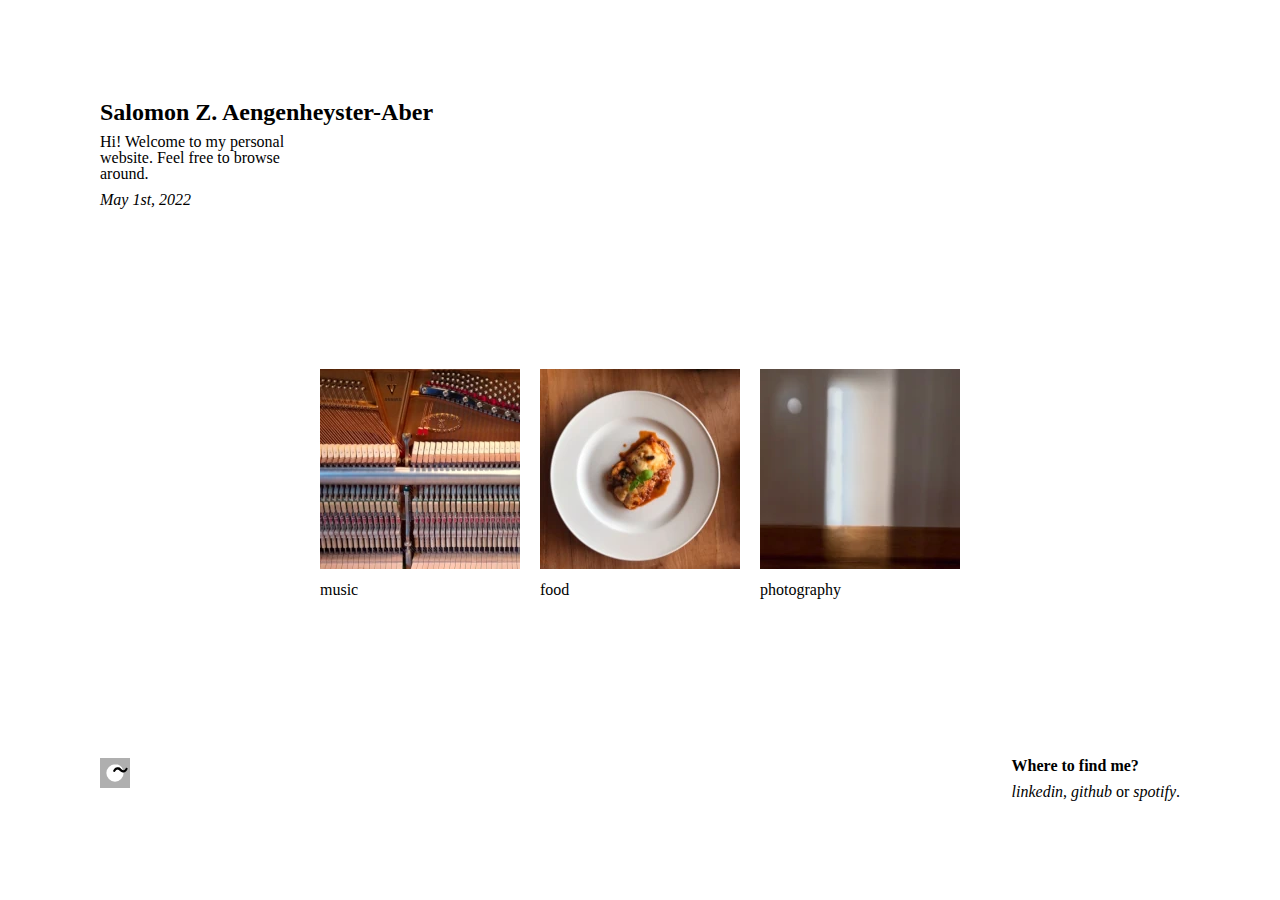
==== index.html @ 7871c5aa "Add apple touch icon to root" ====
<!DOCTYPE html>
<html lang="en">

<head>
    <meta charset="UTF-8" />
    <meta name="viewport" content="width=device-width, initial-scale=1.0" />
    <title>Salomon Aengenheyster-Aber</title>
    <meta name="description" content="Personal website of Salomon Aengenheyster-Aber" />
    <meta name="author" content="Salomon Aengenheyster-Aber" />
    <meta name="keywords" content="szaa, Salomon, Aengenheyster, Aber, Aengenheyster-Aber" />
    <link rel="stylesheet" href="./reset.css" type="text/css" />
    <link rel="stylesheet" href="./stylesheet.css" type="text/css" />
    <link rel="icon" href="/images/favicon.svg" type="image/svg+xml">
    <link rel="icon" href="/images/logo-dark.ico" type="image/ico">
    <link rel="apple-touch-icon" href="apple-touch-icon.png">
    <link rel="apple-touch-icon" sizes="180x180" href="/images/logo-dark-180w.png">
    <link rel="apple-touch-icon" sizes="167x167" href="/images/logo-dark-167w.png">
    <link rel="apple-touch-icon" sizes="152x152" href="/images/logo-dark-152w.png">
    <link rel="apple-touch-icon" sizes="120x120" href="/images/logo-dark-120w.png">
    <link rel="mask-icon" href="images/icon-mask.svg" color="#000">
    <meta http-equiv="X-UA-Compatible" content="IE=edge" />
    <meta property="og:title" content="Salomon Aengenheyster-Aber" />
    <meta property="og:description"
        content="Hi! Welcome to the personal website of Salomon Aengenheyster-Aber. Feel free to browser around." />
    <meta property="og:type" content="website" />
    <meta property="og:image" content="https://szaa.info/images/logo-dark-1200w.png" />
    <meta property="og:url" content="https://szaa.info/" />
    <base href="/" />
</head>

<body>
    <header class="title" aria-label="heading">
        <h1 class="title__title" aria-label="name">Salomon Z. Aengenheyster-Aber</h1>
        <p class="title__description" aria-label="salutation">
            Hi! Welcome to my personal website. Feel free
            to browse around.
        </p>
        <p class="title__date" aria-label="date"><time datetime="2022-05-01" aria-label="date">May 1st, 2022</time></p>
    </header>

    <nav class="links" aria-label="navigation">
        <a href="music" class="link" aria-label="music">
            <img class="link__image"
                srcset="images/piano-200w.webp, images/piano-300w.webp 1.5x, images/piano-400w.webp 2x"
                src="images/piano-200w.webp" alt="Inside a Steinway & Sons upright" width="200" height="200" />
            <p class="link__text">music</p>
        </a>
        <a href="food" class="link" aria-label="food">
            <img class="link__image"
                srcset="images/melanzane-200w.webp, images/melanzane-300w.webp 1.5x, images/melanzane-400w.webp 2x"
                src="images/melanzane-200w.webp" alt="Parmigiana di melanzane" width="200" height="200" />
            <p class="link__text">food</p>
        </a>
        <a href="photography" class="link" aria-label="photography">
            <img class="link__image"
                srcset="images/light-200w.webp, images/light-300w.webp 1.5x, images/light-400w.webp 2x"
                src="images/light-200w.webp" alt="Light on a wall" width="200" height="200" />
            <p class="link__text">photography</p>
        </a>
    </nav>
    <div class="logo__container">
        <svg class="logo" width="30" height="30" version="1.1" viewBox="0 0 1e3 1e3" xmlns="http://www.w3.org/2000/svg">
            <rect id="rect" fill="var(--secondary-color)" width="1e3" height="1e3" />
            <path id="circle" fill="var(--background-color)"
                d="m500 212a288 288 0 0 0-288 288 288 288 0 0 0 288 288 288 288 0 0 0 288-288 288 288 0 0 0-0.46484-15.713c-4.8555 0.44762-9.802 0.75-14.943 0.75-22.568 0-42.235-5.2435-59-15.729-16.442-10.485-31.434-22.541-44.975-36.172-13.541-13.98-26.758-26.212-39.654-36.697-12.896-10.835-26.922-16.252-42.074-16.252-20.956 0-39.009 8.562-54.162 25.688-15.153 16.776-29.016 37.746-41.59 62.91l-58.031-30.932c9.672-20.621 21.118-41.241 34.336-61.861 13.541-20.621 30.144-37.746 49.811-51.377 19.666-13.631 43.846-20.445 72.539-20.445 24.18 0 44.651 5.2435 61.416 15.729 17.087 10.485 32.241 22.717 45.459 36.697 13.218 13.631 25.954 25.863 38.205 36.697 11.593 9.9214 24.354 15.09 38.256 15.623a288 288 0 0 0-273.13-196.92zm273.13 196.92a288 288 0 0 1 14.408 75.371c21.938-2.0225 41.009-8.5349 57.111-19.695 19.989-13.98 36.754-31.106 50.295-51.377 13.541-20.621 24.986-40.891 34.336-60.812l-58.033-32.504c-12.574 25.164-26.759 46.308-42.557 63.434-15.475 17.126-33.207 25.689-53.195 25.689-0.79721 0-1.5755-0.0752-2.3652-0.10546z" />
            <path id="tilda" fill="var(--foreground-color)"
                d="m589.79 304.17q36.27 0 61.417 15.728 25.631 15.728 45.458 36.698 19.827 20.446 38.204 36.698 18.377 15.728 40.622 15.728 29.983 0 53.196-25.688 23.696-25.688 42.557-63.434l58.032 32.504q-14.024 29.882-34.335 60.813-20.311 30.407-50.294 51.377-29.499 20.446-72.056 20.446-33.852 0-58.999-15.728-24.663-15.728-44.975-36.173-20.311-20.97-39.655-36.698-19.344-16.252-42.073-16.252-31.434 0-54.163 25.688-22.729 25.164-41.589 62.91l-58.032-30.931q14.508-30.931 34.335-61.862 20.311-30.931 49.811-51.377 29.499-20.446 72.54-20.446z" />
        </svg>
    </div>


    <footer class="socials__container" aria-label="footer">
        <p class="socials__title" aria-label="footer title">Where to find me?</p>
        <p class="social__content" aria-label="footer content"><a href="https://www.linkedin.com/in/szaa/"
                target="_blank" class="social__link">linkedin</a>, <a href="https://github.com/SalomonAber"
                target="_blank" class="social__link">github</a> or <a href="https://open.spotify.com/user/saladman2002"
                target="_blank" class="social__link">spotify</a>.</p>
    </footer>
</body>

</html>
---- stylesheet.css ----
:root {
  --foreground-color: #000;
  --secondary-color: #afafaf;
  --background-color: #fff;
}

@media (prefers-color-scheme: dark) {
  :root {
    --foreground-color: #fff;
    --secondary-color: #3e3939;
    --background-color: #202020;
  }
}

@media (prefers-color-scheme: light) {
  :root {
    --foreground-color: #000;
    --secondary-color: #afafaf;
    --background-color: #fff;
  }
}

body {
  display: grid;
  min-height: 100vh;
  grid: auto 1fr auto / auto auto;
  background: var(--background-color);
}

.title {
  grid-column: 1/3;
  position: relative;
  margin: 100px 0 0 100px;
}

.title__title {
  font-size: 24px;
  font-weight: 800;
  color: var(--foreground-color);
}

.title__description {
  margin-top: 10px;
  width: 200px;
  color: var(--foreground-color);
}

.title__date {
  margin-top: 10px;
  font-style: italic;
  color: var(--foreground-color);
}

.links {
  grid-column: 1/3;
  flex-grow: 1;
  width: 100%;
  height: 100%;
  display: flex;
  justify-content: center;
  align-items: center;
  gap: 20px;
}

.link {
  text-decoration: none;
}

.link__image {
  height: 200px;
  aspect-ratio: 1/1;
  object-fit: cover;
}

.link__text {
  margin-top: 10px;
  color: var(--foreground-color);
}

.link:hover .link__text {
  text-decoration: underline;
}

.logo__container {
  display: flex;
  margin: 0 100px 0 100px;
}

.logo {
  flex-shrink: 0;
}

.socials__container {
  margin: 0 100px 100px auto;
}

.socials__title {
  font-weight: 800;
  color: var(--foreground-color);
}

.social__content {
  margin-top: 10px;
  color: var(--foreground-color);
}

.social__link {
  color: black;
  text-decoration: none;
  font-style: italic;
  color: var(--foreground-color);
}

.social__link:hover {
  text-decoration: underline;
}

.social__text {
  display: inline-block;
}

@media (min-width: 550px) and (max-width: 840px) {
  html {
    display: flex;
    align-items: center;
    justify-content: center;
    min-height: 100vh;
  }
  body {
    min-height: 0;
    flex-shrink: 1;
    grid: 1fr 1fr 1fr / auto auto;
    gap: 20px;
    padding: 40px 0;
  }

  .title {
    grid-row: 1;
    grid-column: 2;
    margin: 0;
  }

  .links {
    display: contents;
  }

  .link {
    grid-column: 1;
  }

  .logo__container {
    grid-row: 3;
    grid-column: 2;
    margin: 0 0 0 0;
    justify-content: flex-end;
    align-items: flex-end;
  }

  .socials__container {
    grid-row: 2;
    grid-column: 2;
    margin: 0;
  }
}

@media (max-width: 550px) {
  body {
    gap: 20px;
  }

  .title {
    margin: 20px;
  }

  .links {
    flex-direction: column;
  }

  .logo__container {
    grid-row: 3;
    grid-column: 2;
    justify-content: flex-end;
    margin: 20px 20px 20px 0;
  }

  .socials__container {
    grid-row: 3;
    grid-column: 1;
    margin: 20px 0 20px 20px;
  }
}
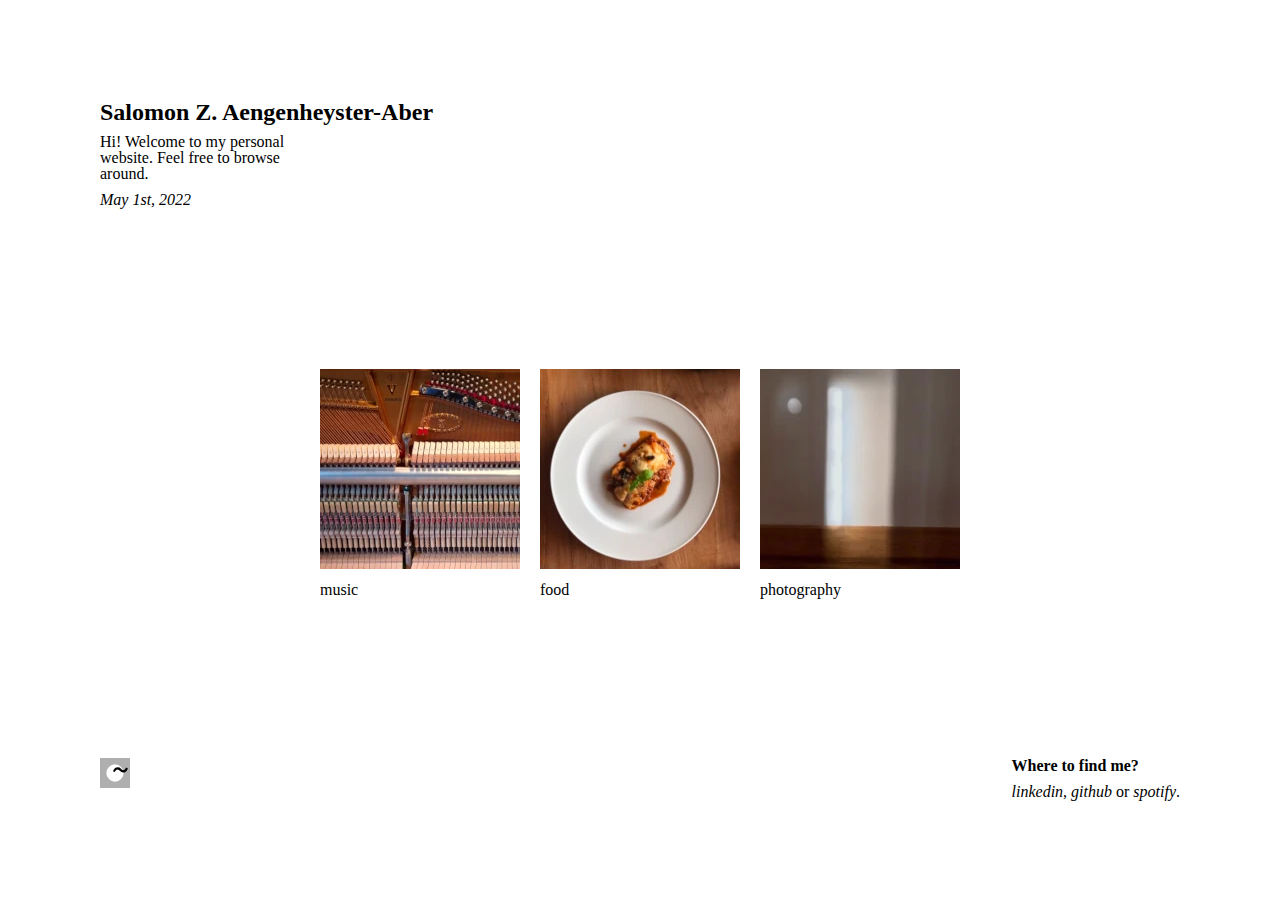
==== commit 22fb5517: "Add android chrome icon" ====
--- a/index.html
+++ b/index.html
@@ -11,7 +11,8 @@
     <link rel="stylesheet" href="./reset.css" type="text/css" />
     <link rel="stylesheet" href="./stylesheet.css" type="text/css" />
     <link rel="icon" href="/images/favicon.svg" type="image/svg+xml">
-    <link rel="icon" href="/images/logo-dark.ico" type="image/ico">
+    <link rel="icon" href="/favicon.ico" type="image/ico">
+    <link rel="icon" sizes="180x180" href="/images/logo-dark-192w.png">
     <link rel="apple-touch-icon" href="apple-touch-icon.png">
     <link rel="apple-touch-icon" sizes="180x180" href="/images/logo-dark-180w.png">
     <link rel="apple-touch-icon" sizes="167x167" href="/images/logo-dark-167w.png">
@@ -61,8 +62,7 @@
     <div class="logo__container">
         <svg class="logo" width="30" height="30" version="1.1" viewBox="0 0 1e3 1e3" xmlns="http://www.w3.org/2000/svg">
             <rect id="rect" fill="var(--secondary-color)" width="1e3" height="1e3" />
-            <path id="circle" fill="var(--background-color)"
-                d="m500 212a288 288 0 0 0-288 288 288 288 0 0 0 288 288 288 288 0 0 0 288-288 288 288 0 0 0-0.46484-15.713c-4.8555 0.44762-9.802 0.75-14.943 0.75-22.568 0-42.235-5.2435-59-15.729-16.442-10.485-31.434-22.541-44.975-36.172-13.541-13.98-26.758-26.212-39.654-36.697-12.896-10.835-26.922-16.252-42.074-16.252-20.956 0-39.009 8.562-54.162 25.688-15.153 16.776-29.016 37.746-41.59 62.91l-58.031-30.932c9.672-20.621 21.118-41.241 34.336-61.861 13.541-20.621 30.144-37.746 49.811-51.377 19.666-13.631 43.846-20.445 72.539-20.445 24.18 0 44.651 5.2435 61.416 15.729 17.087 10.485 32.241 22.717 45.459 36.697 13.218 13.631 25.954 25.863 38.205 36.697 11.593 9.9214 24.354 15.09 38.256 15.623a288 288 0 0 0-273.13-196.92zm273.13 196.92a288 288 0 0 1 14.408 75.371c21.938-2.0225 41.009-8.5349 57.111-19.695 19.989-13.98 36.754-31.106 50.295-51.377 13.541-20.621 24.986-40.891 34.336-60.812l-58.033-32.504c-12.574 25.164-26.759 46.308-42.557 63.434-15.475 17.126-33.207 25.689-53.195 25.689-0.79721 0-1.5755-0.0752-2.3652-0.10546z" />
+            <ellipse fill="var(--background-color)" cx="499.98" cy="500" rx="287.69" ry="287.72" />
             <path id="tilda" fill="var(--foreground-color)"
                 d="m589.79 304.17q36.27 0 61.417 15.728 25.631 15.728 45.458 36.698 19.827 20.446 38.204 36.698 18.377 15.728 40.622 15.728 29.983 0 53.196-25.688 23.696-25.688 42.557-63.434l58.032 32.504q-14.024 29.882-34.335 60.813-20.311 30.407-50.294 51.377-29.499 20.446-72.056 20.446-33.852 0-58.999-15.728-24.663-15.728-44.975-36.173-20.311-20.97-39.655-36.698-19.344-16.252-42.073-16.252-31.434 0-54.163 25.688-22.729 25.164-41.589 62.91l-58.032-30.931q14.508-30.931 34.335-61.862 20.311-30.931 49.811-51.377 29.499-20.446 72.54-20.446z" />
         </svg>
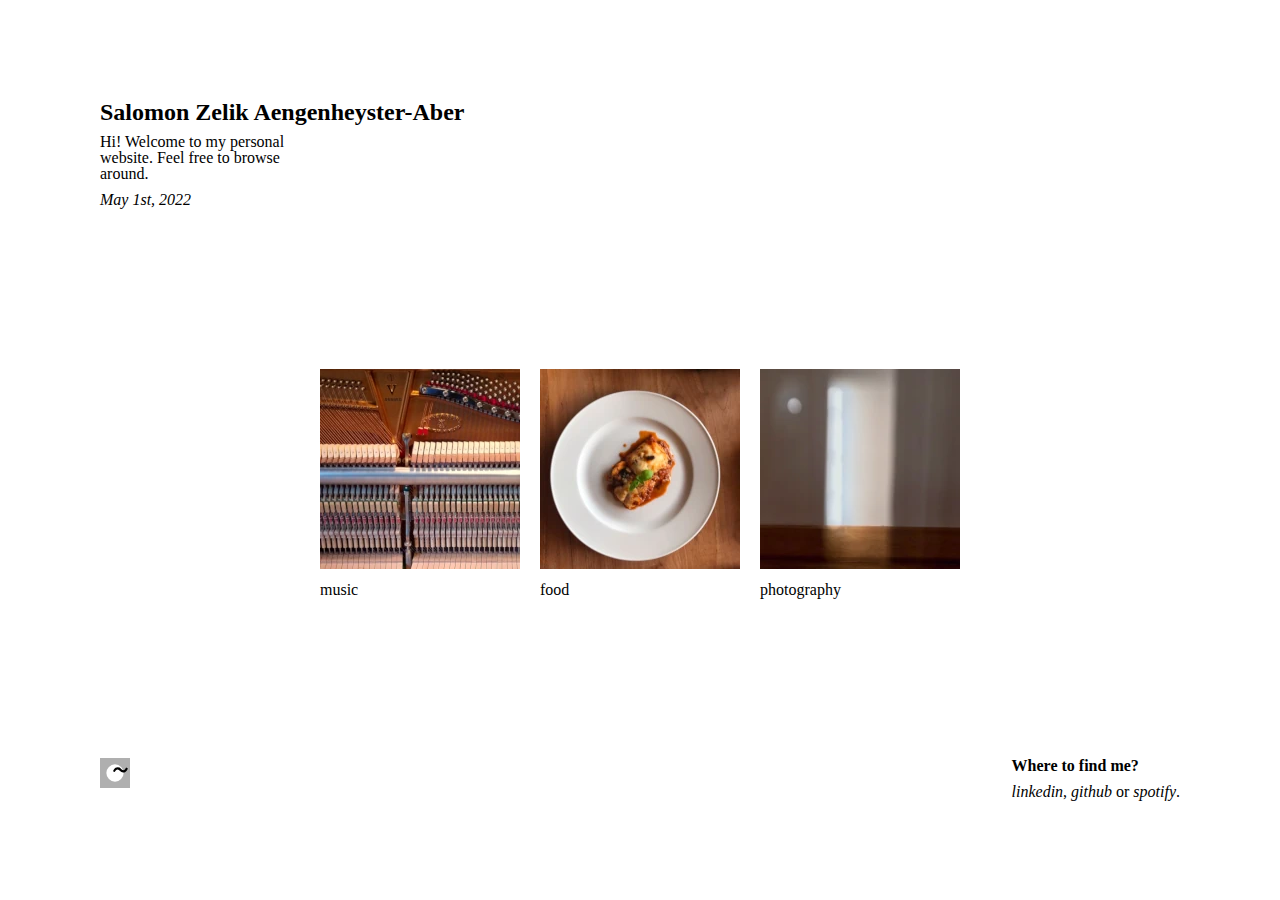
==== commit 835e62a5: "Change head elements" ====
--- a/index.html
+++ b/index.html
@@ -2,36 +2,51 @@
 <html lang="en">
 
 <head>
-    <meta charset="UTF-8" />
+    <meta charset="utf-8" />
     <meta name="viewport" content="width=device-width, initial-scale=1.0" />
     <title>Salomon Aengenheyster-Aber</title>
+    <!-- meta data -->
     <meta name="description" content="Personal website of Salomon Aengenheyster-Aber" />
     <meta name="author" content="Salomon Aengenheyster-Aber" />
     <meta name="keywords" content="szaa, Salomon, Aengenheyster, Aber, Aengenheyster-Aber" />
+    <!-- style -->
     <link rel="stylesheet" href="./reset.css" type="text/css" />
     <link rel="stylesheet" href="./stylesheet.css" type="text/css" />
-    <link rel="icon" href="/images/favicon.svg" type="image/svg+xml">
-    <link rel="icon" href="/favicon.ico" type="image/ico">
-    <link rel="icon" sizes="180x180" href="/images/logo-dark-192w.png">
-    <link rel="apple-touch-icon" href="apple-touch-icon.png">
-    <link rel="apple-touch-icon" sizes="180x180" href="/images/logo-dark-180w.png">
-    <link rel="apple-touch-icon" sizes="167x167" href="/images/logo-dark-167w.png">
-    <link rel="apple-touch-icon" sizes="152x152" href="/images/logo-dark-152w.png">
-    <link rel="apple-touch-icon" sizes="120x120" href="/images/logo-dark-120w.png">
-    <link rel="mask-icon" href="images/icon-mask.svg" color="#000">
+    <!-- apple -->
+    <link rel="apple-touch-icon" sizes="180x180" href="/apple-touch-icon.png">
+    <link rel="icon" type="image/png" sizes="32x32" href="/favicon-32x32.png">
+    <link rel="icon" type="image/png" sizes="16x16" href="/favicon-16x16.png">
+    <link rel="mask-icon" href="/safari-pinned-tab.svg" color="#000">
+    <!-- android -->
+    <link rel="manifest" href="/site.webmanifest">
+    <meta name="theme-color" content="#fff" media="(prefers-color-scheme: light)">
+    <meta name="theme-color" content="#202020" media="(prefers-color-scheme: dark)">
+    <!-- microsoft -->
     <meta http-equiv="X-UA-Compatible" content="IE=edge" />
+    <meta name="msapplication-TileColor" content="#202020" media="(prefers-color-scheme: light)">
+    <meta name="msapplication-TileColor" content="#202020" media="(prefers-color-scheme: dark)">
+    <!-- opengraph -->
     <meta property="og:title" content="Salomon Aengenheyster-Aber" />
+    <meta property="og:image" content="https://szaa.info/images/logo-dark-1200w.png" />
+    <meta property="og:image:alt" content="Logo for Salomon Aengenheyster-Aber's personal site" />
     <meta property="og:description"
         content="Hi! Welcome to the personal website of Salomon Aengenheyster-Aber. Feel free to browser around." />
+    <meta property="og:url" content="https://szaa.info/" />
+    <meta property="og:site_name" content="Salomon Aengenheyster-Aber">
     <meta property="og:type" content="website" />
-    <meta property="og:image" content="https://szaa.info/images/logo-dark-1200w.png" />
-    <meta property="og:url" content="https://szaa.info/" />
-    <base href="/" />
+    <!-- twitter -->
+    <meta name="twitter:card" content="summary">
+    <meta name="twitter:url" content="https://szaa.info/">
+    <meta name="twitter:title" content="Salomon Aengenheyster-Aber">
+    <meta name="twitter:description"
+        content="Hi! Welcome to the personal website of Salomon Aengenheyster-Aber. Feel free to browser around.">
+    <meta name="twitter:image" content="https://szaa.info/images/logo-dark-1200w.png">
+    <meta name="twitter:site" content="@szaa84888753">
 </head>
 
 <body>
     <header class="title" aria-label="heading">
-        <h1 class="title__title" aria-label="name">Salomon Z. Aengenheyster-Aber</h1>
+        <h1 class="title__title" aria-label="name">Salomon Zelik Aengenheyster-Aber</h1>
         <p class="title__description" aria-label="salutation">
             Hi! Welcome to my personal website. Feel free
             to browse around.
@@ -59,7 +74,7 @@
             <p class="link__text">photography</p>
         </a>
     </nav>
-    <div class="logo__container">
+    <div class="logo__container" aria-hidden="true">
         <svg class="logo" width="30" height="30" version="1.1" viewBox="0 0 1e3 1e3" xmlns="http://www.w3.org/2000/svg">
             <rect id="rect" fill="var(--secondary-color)" width="1e3" height="1e3" />
             <ellipse fill="var(--background-color)" cx="499.98" cy="500" rx="287.69" ry="287.72" />
--- a/stylesheet.css
+++ b/stylesheet.css
@@ -180,6 +180,7 @@
     grid-row: 3;
     grid-column: 2;
     justify-content: flex-end;
+    align-items: flex-end;
     margin: 20px 20px 20px 0;
   }
 
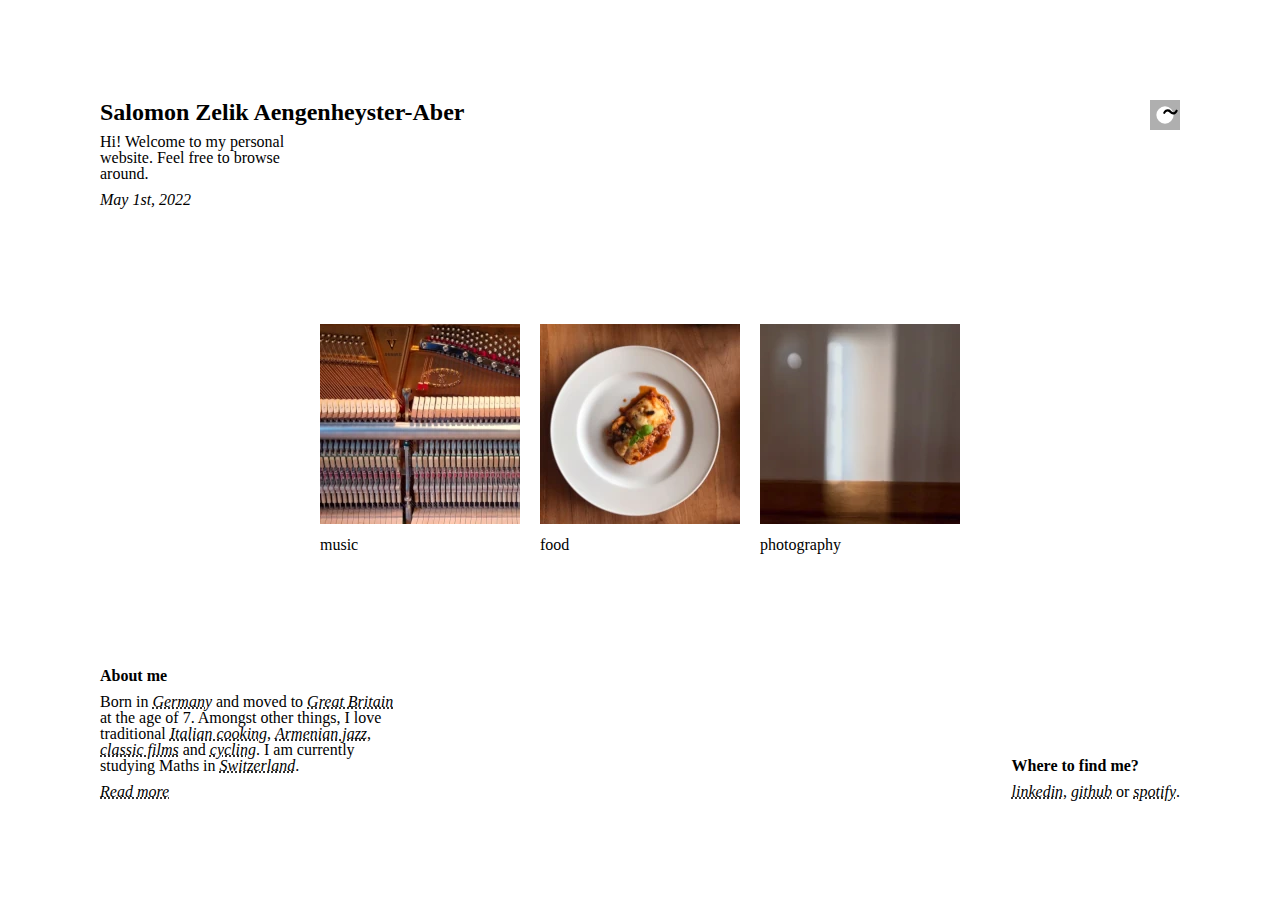
==== commit 23d5979d: "Add about me section to homepage" ====
--- a/index.html
+++ b/index.html
@@ -74,8 +74,28 @@
             <p class="link__text">photography</p>
         </a>
     </nav>
+
+    <section class="about" aria-label="about">
+        <p class="about__title">About me</p>
+        <p class="about__body">Born in
+            <a class="about__link" href="https://wikipedia.org/wiki/Gernsbach" target="_blank">Germany</a> and moved to
+            <a class="about__link" href="https://wikipedia.org/wiki/Ashdown_Forest" target="_blank">Great
+                Britain</a> at
+            the age of 7. Amongst other things, I love traditional <a class="about__link"
+                href="https://memoriediangelina.com/" target="_blank">Italian cooking</a>,
+            <a class="about__link" href="https://rateyourmusic.com/artist/tigran_hamasyan" target="_blank">Armenian
+                jazz</a>, <a class="about__link" href="https://letterboxd.com/szaa/list/favourite-classic-films/"
+                target="_blank">classic films</a>
+            and
+            <a class="about__link" href="https://www.strava.com/athletes/sza_a" target="_blank">cycling</a>. I am
+            currently studying
+            Maths in <a class="about__link" href="https://ethz.ch/" target="_blank">Switzerland</a>.
+        </p>
+        <p class="about__more"><a class="about__more-link" href="about">Read more</a></p>
+    </section>
+
     <div class="logo__container" aria-hidden="true">
-        <svg class="logo" width="30" height="30" version="1.1" viewBox="0 0 1e3 1e3" xmlns="http://www.w3.org/2000/svg">
+        <svg class="logo" width="30" height="30" viewBox="0 0 1e3 1e3" xmlns="http://www.w3.org/2000/svg">
             <rect id="rect" fill="var(--secondary-color)" width="1e3" height="1e3" />
             <ellipse fill="var(--background-color)" cx="499.98" cy="500" rx="287.69" ry="287.72" />
             <path id="tilda" fill="var(--foreground-color)"
@@ -84,12 +104,12 @@
     </div>
 
 
-    <footer class="socials__container" aria-label="footer">
+    <footer class="socials" aria-label="footer">
         <p class="socials__title" aria-label="footer title">Where to find me?</p>
-        <p class="social__content" aria-label="footer content"><a href="https://www.linkedin.com/in/szaa/"
-                target="_blank" class="social__link">linkedin</a>, <a href="https://github.com/SalomonAber"
-                target="_blank" class="social__link">github</a> or <a href="https://open.spotify.com/user/saladman2002"
-                target="_blank" class="social__link">spotify</a>.</p>
+        <p class="social" aria-label="footer content"><a href="https://www.linkedin.com/in/szaa/" target="_blank"
+                class="social__link">linkedin</a>, <a href="https://github.com/SalomonAber" target="_blank"
+                class="social__link">github</a> or <a href="https://open.spotify.com/user/saladman2002" target="_blank"
+                class="social__link">spotify</a>.</p>
     </footer>
 </body>
 
--- a/stylesheet.css
+++ b/stylesheet.css
@@ -23,24 +23,26 @@
 body {
   display: grid;
   min-height: 100vh;
-  grid: auto 1fr auto / auto auto;
+  grid: auto 1fr auto / 50% 50%;
   background: var(--background-color);
 }
 
 .title {
-  grid-column: 1/3;
-  position: relative;
+  grid-column: 1;
+  grid-row: 1;
   margin: 100px 0 0 100px;
+  justify-self: flex-start;
+  align-self: flex-start;
 }
 
 .title__title {
   font-size: 24px;
   font-weight: 800;
   color: var(--foreground-color);
+  margin-bottom: 10px;
 }
 
 .title__description {
-  margin-top: 10px;
   width: 200px;
   color: var(--foreground-color);
 }
@@ -49,6 +51,62 @@
   margin-top: 10px;
   font-style: italic;
   color: var(--foreground-color);
+}
+
+.logo__container {
+  display: flex;
+  grid-column: 2;
+  grid-row: 1;
+  margin: 100px 100px 0 0;
+  justify-content: flex-end;
+  align-content: flex-start;
+}
+
+.logo {
+  flex-shrink: 0;
+}
+
+.about {
+  grid-column: 1;
+  grid-row: 3;
+  margin: 0 0 100px 100px;
+  justify-self: flex-start;
+  align-self: flex-end;
+}
+
+.about__title {
+  font-weight: 800;
+  color: var(--foreground-color);
+  margin-bottom: 10px;
+}
+
+.about__body {
+  width: 300px;
+  color: var(--foreground-color);
+}
+
+.about__link {
+  color: var(--foreground-color);
+  font-style: italic;
+  text-decoration: underline dotted;
+}
+
+.about__link:hover {
+  text-decoration: underline;
+}
+
+.about__more {
+  margin-top: 10px;
+}
+
+.about__more-link {
+  color: var(--foreground-color);
+  font-style: italic;
+  text-decoration: underline dotted;
+}
+
+.about__more:hover {
+  text-decoration: underline;
 }
 
 .links {
@@ -81,32 +139,27 @@
   text-decoration: underline;
 }
 
-.logo__container {
-  display: flex;
-  margin: 0 100px 0 100px;
-}
-
-.logo {
-  flex-shrink: 0;
-}
-
-.socials__container {
-  margin: 0 100px 100px auto;
+.socials {
+  grid-column: 2;
+  grid-row: 3;
+  margin: 0 100px 100px 0;
+  justify-self: flex-end;
+  align-self: flex-end;
 }
 
 .socials__title {
   font-weight: 800;
   color: var(--foreground-color);
+  margin-bottom: 10px;
 }
 
 .social__content {
-  margin-top: 10px;
   color: var(--foreground-color);
 }
 
 .social__link {
   color: black;
-  text-decoration: none;
+  text-decoration: underline dotted;
   font-style: italic;
   color: var(--foreground-color);
 }
@@ -119,7 +172,7 @@
   display: inline-block;
 }
 
-@media (min-width: 550px) and (max-width: 840px) {
+@media (min-width: 600px) and (max-width: 950px) {
   html {
     display: flex;
     align-items: center;
@@ -138,6 +191,24 @@
     grid-row: 1;
     grid-column: 2;
     margin: 0;
+    justify-self: flex-start;
+    align-self: flex-start;
+  }
+
+  .about {
+    grid-row: 2;
+    grid-column: 2;
+    margin: 0;
+    justify-self: flex-start;
+    align-self: flex-start;
+  }
+
+  .socials {
+    grid-row: 3;
+    grid-column: 2;
+    margin: 0;
+    justify-self: flex-start;
+    align-self: flex-start;
   }
 
   .links {
@@ -155,38 +226,53 @@
     justify-content: flex-end;
     align-items: flex-end;
   }
-
-  .socials__container {
-    grid-row: 2;
-    grid-column: 2;
-    margin: 0;
-  }
-}
-
-@media (max-width: 550px) {
+}
+
+@media (max-width: 600px) {
   body {
-    gap: 20px;
+    grid: auto 1fr auto / auto auto;
   }
 
   .title {
     margin: 20px;
+    grid-column: 1/3;
+    justify-self: flex-start;
+    align-self: flex-start;
   }
 
   .links {
     flex-direction: column;
   }
 
+  .title__description {
+    width: auto;
+  }
+
   .logo__container {
-    grid-row: 3;
+    grid-row: 4;
     grid-column: 2;
     justify-content: flex-end;
     align-items: flex-end;
-    margin: 20px 20px 20px 0;
-  }
-
-  .socials__container {
+    margin: 20px;
+  }
+
+  .about {
     grid-row: 3;
+    grid-column: 1/3;
+    margin: 20px;
+    justify-self: flex-start;
+    align-self: flex-start;
+  }
+
+  .about__body {
+    width: auto;
+  }
+
+  .socials {
+    grid-row: 4;
     grid-column: 1;
     margin: 20px 0 20px 20px;
-  }
-}
+    justify-self: flex-start;
+    align-self: flex-start;
+  }
+}
